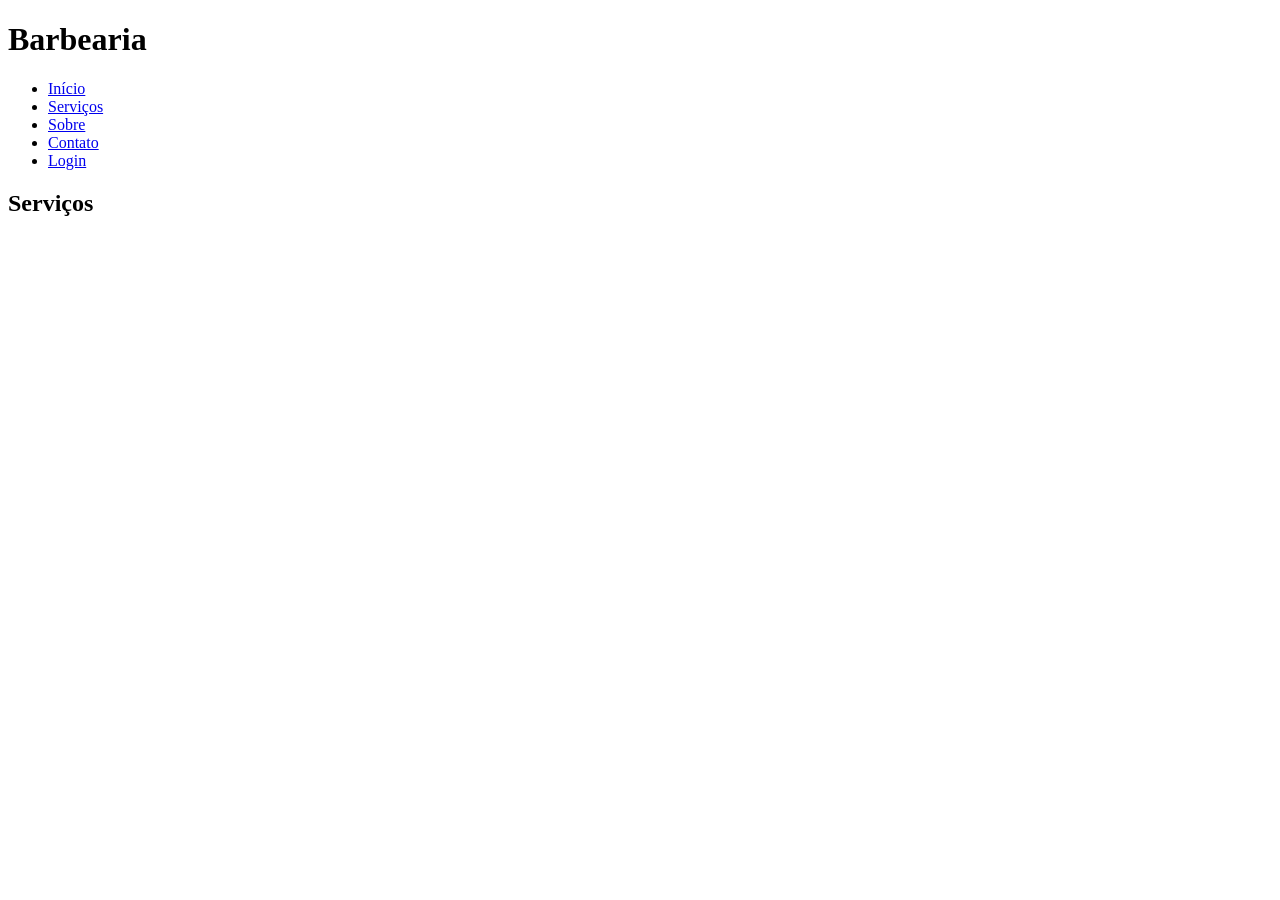
==== sistema/src/main/resources/static/index.html @ bce60e31 "front teste" ====
<!DOCTYPE html>
<html lang="pt-br">
<head>
    <meta charset="UTF-8">
    <meta name="viewport" content="width=device-width, initial-scale=1.0">
    <title>Barbearia</title>
</head>
<body>
    <main>
        <h1>Barbearia</h1>
        <header>
            <nav>
                <ul>
                    <li>
                        <a href="#">Início</a>
                    </li>
                    <li>
                        <a href="#">Serviços</a>
                    </li>
                    <li>
                        <a href="#">Sobre</a>
                    </li>
                    <li>
                        <a href="#">Contato</a>
                    </li>
                    <li>
                        <a href="#">Login</a>
                    </li>
                  
                </ul>
            </nav>
        </header>
        <section>
            <h2>Serviços</h2>
        </section>
        <footer>

        </footer>









    </main>
</body>
</html>
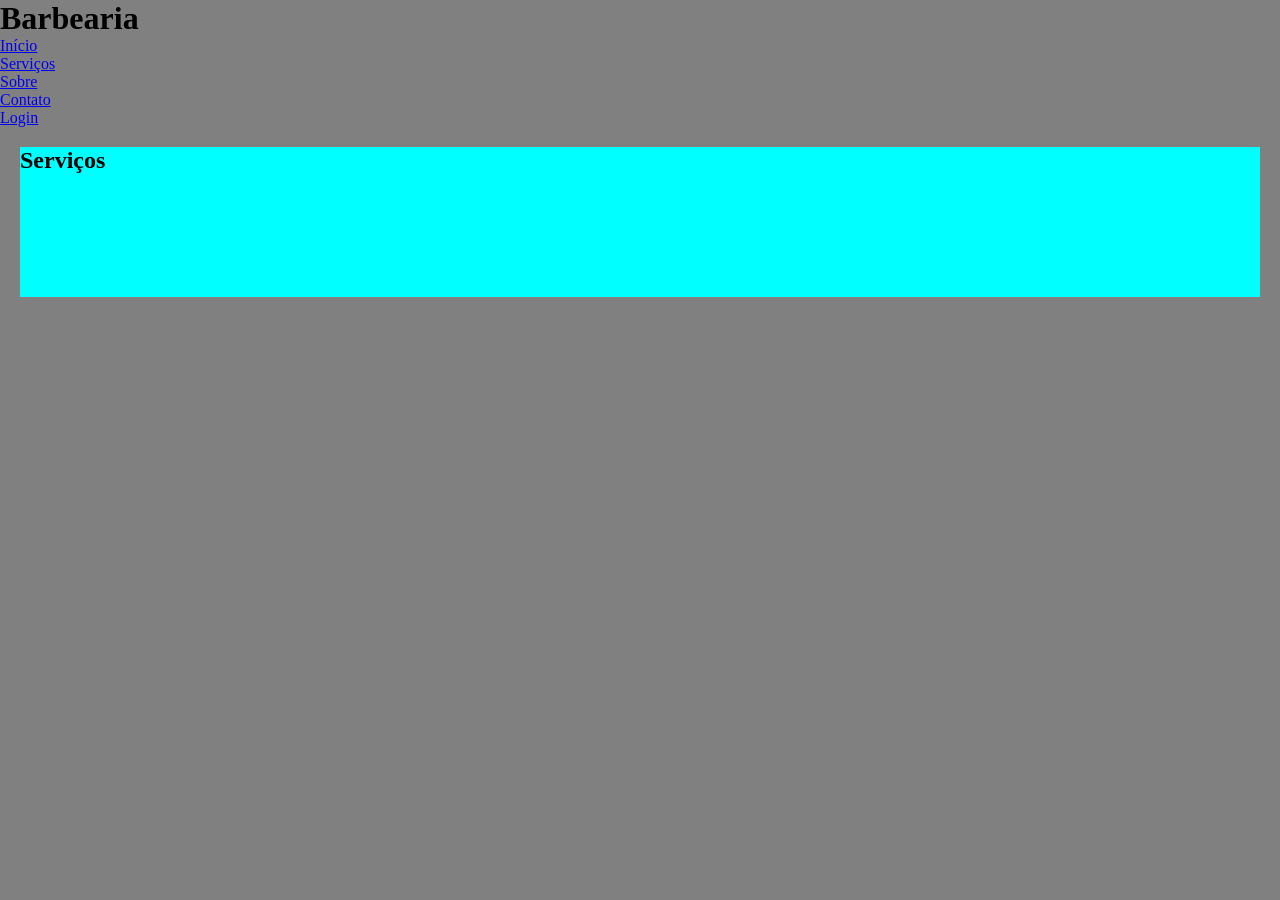
==== commit 3102d24c: "implementation admin panel crud" ====
--- a/sistema/src/main/resources/static/index.html
+++ b/sistema/src/main/resources/static/index.html
@@ -3,6 +3,7 @@
 <head>
     <meta charset="UTF-8">
     <meta name="viewport" content="width=device-width, initial-scale=1.0">
+    <link rel="stylesheet" href="style.css">
     <title>Barbearia</title>
 </head>
 <body>
@@ -26,7 +27,7 @@
                     <li>
                         <a href="#">Login</a>
                     </li>
-                  
+
                 </ul>
             </nav>
         </header>
--- a/sistema/src/main/resources/static/style.css
+++ b/sistema/src/main/resources/static/style.css
@@ -0,0 +1,13 @@
+*{
+  padding: 0;
+  margin: 0;
+  box-sizing: border-box;
+}
+body{
+  background-color: grey;
+}
+section{
+  background-color: aqua;
+  margin: 20px;
+  min-height: 150px;
+}
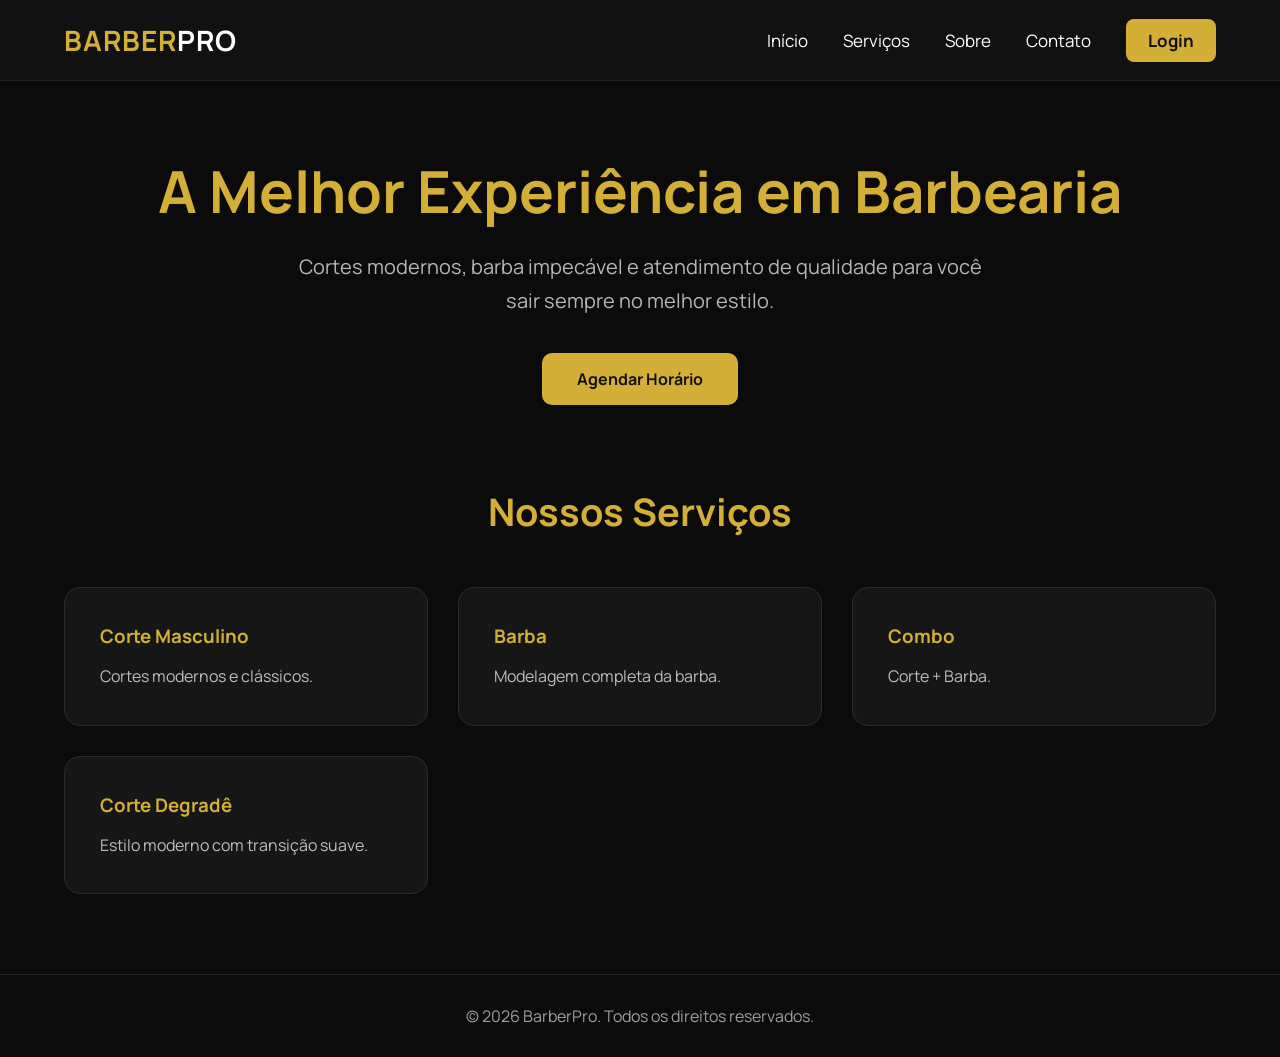
==== commit f3a81c89: "ideia frontend" ====
--- a/sistema/src/main/resources/static/index.html
+++ b/sistema/src/main/resources/static/index.html
@@ -1,51 +1,111 @@
-<!DOCTYPE html>
-<html lang="pt-br">
+﻿<!DOCTYPE html>
+<html lang="pt-BR">
+
 <head>
     <meta charset="UTF-8">
     <meta name="viewport" content="width=device-width, initial-scale=1.0">
-    <link rel="stylesheet" href="style.css">
-    <title>Barbearia</title>
+    <title>BarberPro</title>
+
+    <link rel="stylesheet" href="css/style.css">
+
+    <link rel="preconnect" href="https://fonts.googleapis.com">
+    <link rel="preconnect" href="https://fonts.gstatic.com" crossorigin>
+
+    <link href="https://fonts.googleapis.com/css2?family=Manrope:wght@300;400;500;600;700&display=swap"
+        rel="stylesheet">
 </head>
+
 <body>
-    <main>
-        <h1>Barbearia</h1>
-        <header>
+
+    <header>
+
+        <div class="container">
+
+            <div class="logo">
+                <span class="gold">BARBER</span><span>PRO</span>
+            </div>
+
             <nav>
+
                 <ul>
-                    <li>
-                        <a href="#">Início</a>
-                    </li>
-                    <li>
-                        <a href="#">Serviços</a>
-                    </li>
-                    <li>
-                        <a href="#">Sobre</a>
-                    </li>
-                    <li>
-                        <a href="#">Contato</a>
-                    </li>
-                    <li>
-                        <a href="#">Login</a>
-                    </li>
+
+                    <li><a href="index.html">Início</a></li>
+
+                    <li><a href="#">Serviços</a></li>
+
+                    <li><a href="#">Sobre</a></li>
+
+                    <li><a href="#">Contato</a></li>
+
+                    <li><a class="btn-login" href="login.html">Login</a></li>
 
                 </ul>
+
             </nav>
-        </header>
-        <section>
-            <h2>Serviços</h2>
+
+        </div>
+
+    </header>
+
+    <main>
+
+        <section class="hero">
+
+            <div class="hero-content">
+
+                <h1>A Melhor Experiência em Barbearia</h1>
+
+                <p>
+                    Cortes modernos, barba impecável e atendimento de qualidade
+                    para você sair sempre no melhor estilo.
+                </p>
+
+                <a href="#" class="btn-principal">
+                    Agendar Horário
+                </a>
+
+            </div>
+
         </section>
-        <footer>
 
-        </footer>
+        <section class="servicos">
 
+            <h2>Nossos Serviços</h2>
 
+            <div class="cards">
 
+                <div class="card">
+                    <h3>Corte Masculino</h3>
+                    <p>Cortes modernos e clássicos.</p>
+                </div>
 
+                <div class="card">
+                    <h3>Barba</h3>
+                    <p>Modelagem completa da barba.</p>
+                </div>
 
+                <div class="card">
+                    <h3>Combo</h3>
+                    <p>Corte + Barba.</p>
+                </div>
 
+                 <div class="card">
+                    <h3>Corte Degradê</h3>
+                    <p>Estilo moderno com transição suave.</p>
+                </div>
 
+            </div>
 
+        </section>
 
     </main>
+
+    <footer>
+
+        <p>© 2026 BarberPro. Todos os direitos reservados.</p>
+
+    </footer>
+
 </body>
-</html>
+
+</html>
--- a/sistema/src/main/resources/static/css/style.css
+++ b/sistema/src/main/resources/static/css/style.css
@@ -0,0 +1,470 @@
+*{
+    margin:0;
+    padding:0;
+    box-sizing:border-box;
+}
+
+body{
+
+    font-family:"Manrope",sans-serif;
+
+    background:#0B0B0B;
+
+    color:#FFFFFF;
+
+}
+
+/* HEADER */
+
+header{
+
+    background:#111111;
+
+    border-bottom:1px solid #242424;
+
+}
+
+.container{
+
+    width:90%;
+
+    max-width:1400px;
+
+    margin:auto;
+
+    height:80px;
+
+    display:flex;
+
+    justify-content:space-between;
+
+    align-items:center;
+
+}
+
+.logo{
+
+    font-size:28px;
+
+    font-weight:700;
+
+    letter-spacing:1px;
+
+}
+
+.gold{
+
+    color:#D4AF37;
+
+}
+
+nav ul{
+
+    display:flex;
+
+    list-style:none;
+
+    gap:35px;
+
+}
+
+nav a{
+
+    color:#FFFFFF;
+
+    text-decoration:none;
+
+    font-size:17px;
+
+    transition:.3s;
+
+}
+
+nav a:hover{
+
+    color:#D4AF37;
+
+}
+
+.btn-login{
+
+    background:#D4AF37;
+
+    color:#111111;
+
+    padding:10px 22px;
+
+    border-radius:8px;
+
+    font-weight:700;
+
+}
+
+.btn-login:hover{
+
+    background:#E7C45B;
+
+    color:#111111;
+
+}
+
+/* HERO */
+
+.hero{
+
+    width:90%;
+
+    max-width:1400px;
+
+    margin:70px auto;
+
+    text-align:center;
+
+}
+
+.hero h1{
+
+    font-size:58px;
+
+    color:#D4AF37;
+
+    margin-bottom:20px;
+
+}
+
+.hero p{
+
+    color:#B7B7B7;
+
+    max-width:700px;
+
+    margin:auto;
+
+    font-size:20px;
+
+    line-height:1.7;
+
+}
+
+.btn-principal{
+
+    display:inline-block;
+
+    margin-top:35px;
+
+    background:#D4AF37;
+
+    color:#111111;
+
+    text-decoration:none;
+
+    padding:15px 35px;
+
+    border-radius:10px;
+
+    font-weight:700;
+
+    transition:.3s;
+
+}
+
+.btn-principal:hover{
+
+    background:#E7C45B;
+
+}
+
+/* SERVIÇOS */
+
+.servicos{
+
+    width:90%;
+
+    max-width:1400px;
+
+    margin:80px auto;
+
+}
+
+.servicos h2{
+
+    text-align:center;
+
+    color:#D4AF37;
+
+    font-size:38px;
+
+    margin-bottom:50px;
+
+}
+
+.cards{
+
+    display:grid;
+
+    grid-template-columns:repeat(auto-fit,minmax(300px,1fr));
+
+    gap:30px;
+
+}
+
+.card{
+
+    background:#161616;
+
+    border:1px solid #2B2B2B;
+
+    border-radius:16px;
+
+    padding:35px;
+
+    transition:.3s;
+
+}
+
+.card:hover{
+
+    border-color:#D4AF37;
+
+    transform:translateY(-6px);
+
+}
+
+.card h3{
+
+    color:#D4AF37;
+
+    margin-bottom:15px;
+
+}
+
+.card p{
+
+    color:#BDBDBD;
+
+    line-height:1.6;
+
+}
+
+/* FOOTER */
+
+footer{
+
+    margin-top:80px;
+
+    padding:30px;
+
+    border-top:1px solid #242424;
+
+    text-align:center;
+
+    color:#9E9E9E;
+
+}
+
+/* RESPONSIVO */
+
+@media(max-width:768px){
+
+    .container{
+
+        flex-direction:column;
+
+        height:auto;
+
+        padding:20px 0;
+
+        gap:20px;
+
+    }
+
+    nav ul{
+
+        flex-direction:column;
+
+        align-items:center;
+
+    }
+
+    .hero h1{
+
+        font-size:40px;
+
+    }
+
+    .hero p{
+
+        font-size:18px;
+
+    }
+
+}
+
+/* ===========================
+   LOGIN
+=========================== */
+
+.login-page{
+
+    min-height:100vh;
+
+    display:flex;
+
+    justify-content:center;
+
+    align-items:center;
+
+    padding:30px;
+
+}
+
+.login-card{
+
+    width:100%;
+    max-width:430px;
+
+    background:#161616;
+
+    border:1px solid #2B2B2B;
+
+    border-radius:18px;
+
+    padding:40px;
+
+    box-shadow:0 20px 45px rgba(0,0,0,.4);
+
+}
+
+.logo-login{
+
+    text-align:center;
+
+    font-size:34px;
+
+    font-weight:700;
+
+    margin-bottom:25px;
+
+}
+
+.login-card h1{
+
+    text-align:center;
+
+    color:#FFFFFF;
+
+    margin-bottom:10px;
+
+}
+
+.login-card p{
+
+    text-align:center;
+
+    color:#9A9A9A;
+
+    margin-bottom:30px;
+
+}
+
+.login-card form{
+
+    display:flex;
+
+    flex-direction:column;
+
+}
+
+.login-card label{
+
+    color:#D4D4D4;
+
+    margin-bottom:8px;
+
+    margin-top:18px;
+
+    font-weight:600;
+
+}
+
+.login-card input{
+
+    background:#0F0F0F;
+
+    border:1px solid #333;
+
+    color:#FFF;
+
+    padding:14px;
+
+    border-radius:10px;
+
+    transition:.3s;
+
+}
+
+.login-card input:focus{
+
+    outline:none;
+
+    border-color:#D4AF37;
+
+    box-shadow:0 0 0 3px rgba(212,175,55,.15);
+
+}
+
+.login-card button{
+
+    margin-top:30px;
+
+    background:#D4AF37;
+
+    color:#111;
+
+    border:none;
+
+    padding:15px;
+
+    border-radius:10px;
+
+    font-size:16px;
+
+    font-weight:700;
+
+    cursor:pointer;
+
+    transition:.3s;
+
+}
+
+.login-card button:hover{
+
+    background:#E7C45B;
+
+}
+
+.login-links{
+
+    margin-top:25px;
+
+    display:flex;
+
+    justify-content:space-between;
+
+}
+
+.login-links a{
+
+    color:#D4AF37;
+
+    text-decoration:none;
+
+    font-size:14px;
+
+}
+
+.login-links a:hover{
+
+    text-decoration:underline;
+
+}
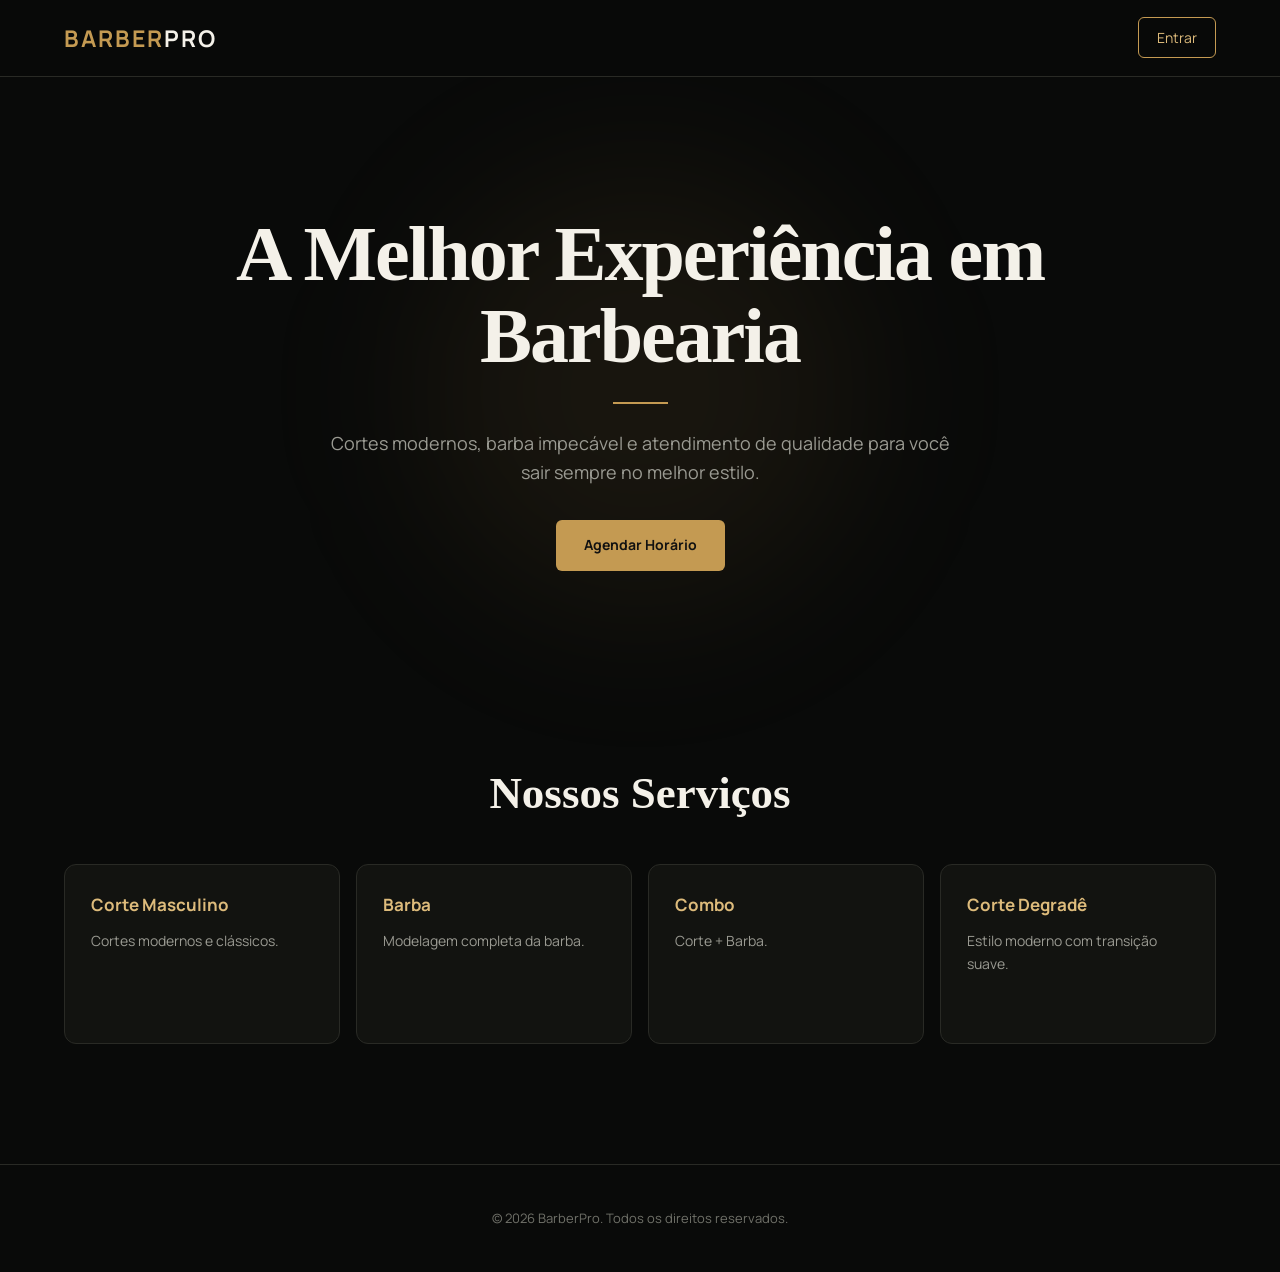
==== commit e02809d1: "frontend and backend" ====
--- a/sistema/src/main/resources/static/index.html
+++ b/sistema/src/main/resources/static/index.html
@@ -29,15 +29,9 @@
 
                 <ul>
 
-                    <li><a href="index.html">Início</a></li>
+                    
 
-                    <li><a href="#">Serviços</a></li>
-
-                    <li><a href="#">Sobre</a></li>
-
-                    <li><a href="#">Contato</a></li>
-
-                    <li><a class="btn-login" href="login.html">Login</a></li>
+                    <li><a class="btn-login" href="login.html">Entrar</a></li>
 
                 </ul>
 
@@ -60,7 +54,7 @@
                     para você sair sempre no melhor estilo.
                 </p>
 
-                <a href="#" class="btn-principal">
+                <a href="paineladmin.html" class="btn-principal">
                     Agendar Horário
                 </a>
 
@@ -68,7 +62,7 @@
 
         </section>
 
-        <section class="servicos">
+        <section class="servicos" id="servicos">
 
             <h2>Nossos Serviços</h2>
 
@@ -108,4 +102,4 @@
 
 </body>
 
-</html>+</html>
--- a/sistema/src/main/resources/static/css/style.css
+++ b/sistema/src/main/resources/static/css/style.css
@@ -1,470 +1,3 @@
-*{
-    margin:0;
-    padding:0;
-    box-sizing:border-box;
-}
-
-body{
-
-    font-family:"Manrope",sans-serif;
-
-    background:#0B0B0B;
-
-    color:#FFFFFF;
-
-}
-
-/* HEADER */
-
-header{
-
-    background:#111111;
-
-    border-bottom:1px solid #242424;
-
-}
-
-.container{
-
-    width:90%;
-
-    max-width:1400px;
-
-    margin:auto;
-
-    height:80px;
-
-    display:flex;
-
-    justify-content:space-between;
-
-    align-items:center;
-
-}
-
-.logo{
-
-    font-size:28px;
-
-    font-weight:700;
-
-    letter-spacing:1px;
-
-}
-
-.gold{
-
-    color:#D4AF37;
-
-}
-
-nav ul{
-
-    display:flex;
-
-    list-style:none;
-
-    gap:35px;
-
-}
-
-nav a{
-
-    color:#FFFFFF;
-
-    text-decoration:none;
-
-    font-size:17px;
-
-    transition:.3s;
-
-}
-
-nav a:hover{
-
-    color:#D4AF37;
-
-}
-
-.btn-login{
-
-    background:#D4AF37;
-
-    color:#111111;
-
-    padding:10px 22px;
-
-    border-radius:8px;
-
-    font-weight:700;
-
-}
-
-.btn-login:hover{
-
-    background:#E7C45B;
-
-    color:#111111;
-
-}
-
-/* HERO */
-
-.hero{
-
-    width:90%;
-
-    max-width:1400px;
-
-    margin:70px auto;
-
-    text-align:center;
-
-}
-
-.hero h1{
-
-    font-size:58px;
-
-    color:#D4AF37;
-
-    margin-bottom:20px;
-
-}
-
-.hero p{
-
-    color:#B7B7B7;
-
-    max-width:700px;
-
-    margin:auto;
-
-    font-size:20px;
-
-    line-height:1.7;
-
-}
-
-.btn-principal{
-
-    display:inline-block;
-
-    margin-top:35px;
-
-    background:#D4AF37;
-
-    color:#111111;
-
-    text-decoration:none;
-
-    padding:15px 35px;
-
-    border-radius:10px;
-
-    font-weight:700;
-
-    transition:.3s;
-
-}
-
-.btn-principal:hover{
-
-    background:#E7C45B;
-
-}
-
-/* SERVIÇOS */
-
-.servicos{
-
-    width:90%;
-
-    max-width:1400px;
-
-    margin:80px auto;
-
-}
-
-.servicos h2{
-
-    text-align:center;
-
-    color:#D4AF37;
-
-    font-size:38px;
-
-    margin-bottom:50px;
-
-}
-
-.cards{
-
-    display:grid;
-
-    grid-template-columns:repeat(auto-fit,minmax(300px,1fr));
-
-    gap:30px;
-
-}
-
-.card{
-
-    background:#161616;
-
-    border:1px solid #2B2B2B;
-
-    border-radius:16px;
-
-    padding:35px;
-
-    transition:.3s;
-
-}
-
-.card:hover{
-
-    border-color:#D4AF37;
-
-    transform:translateY(-6px);
-
-}
-
-.card h3{
-
-    color:#D4AF37;
-
-    margin-bottom:15px;
-
-}
-
-.card p{
-
-    color:#BDBDBD;
-
-    line-height:1.6;
-
-}
-
-/* FOOTER */
-
-footer{
-
-    margin-top:80px;
-
-    padding:30px;
-
-    border-top:1px solid #242424;
-
-    text-align:center;
-
-    color:#9E9E9E;
-
-}
-
-/* RESPONSIVO */
-
-@media(max-width:768px){
-
-    .container{
-
-        flex-direction:column;
-
-        height:auto;
-
-        padding:20px 0;
-
-        gap:20px;
-
-    }
-
-    nav ul{
-
-        flex-direction:column;
-
-        align-items:center;
-
-    }
-
-    .hero h1{
-
-        font-size:40px;
-
-    }
-
-    .hero p{
-
-        font-size:18px;
-
-    }
-
-}
-
-/* ===========================
-   LOGIN
-=========================== */
-
-.login-page{
-
-    min-height:100vh;
-
-    display:flex;
-
-    justify-content:center;
-
-    align-items:center;
-
-    padding:30px;
-
-}
-
-.login-card{
-
-    width:100%;
-    max-width:430px;
-
-    background:#161616;
-
-    border:1px solid #2B2B2B;
-
-    border-radius:18px;
-
-    padding:40px;
-
-    box-shadow:0 20px 45px rgba(0,0,0,.4);
-
-}
-
-.logo-login{
-
-    text-align:center;
-
-    font-size:34px;
-
-    font-weight:700;
-
-    margin-bottom:25px;
-
-}
-
-.login-card h1{
-
-    text-align:center;
-
-    color:#FFFFFF;
-
-    margin-bottom:10px;
-
-}
-
-.login-card p{
-
-    text-align:center;
-
-    color:#9A9A9A;
-
-    margin-bottom:30px;
-
-}
-
-.login-card form{
-
-    display:flex;
-
-    flex-direction:column;
-
-}
-
-.login-card label{
-
-    color:#D4D4D4;
-
-    margin-bottom:8px;
-
-    margin-top:18px;
-
-    font-weight:600;
-
-}
-
-.login-card input{
-
-    background:#0F0F0F;
-
-    border:1px solid #333;
-
-    color:#FFF;
-
-    padding:14px;
-
-    border-radius:10px;
-
-    transition:.3s;
-
-}
-
-.login-card input:focus{
-
-    outline:none;
-
-    border-color:#D4AF37;
-
-    box-shadow:0 0 0 3px rgba(212,175,55,.15);
-
-}
-
-.login-card button{
-
-    margin-top:30px;
-
-    background:#D4AF37;
-
-    color:#111;
-
-    border:none;
-
-    padding:15px;
-
-    border-radius:10px;
-
-    font-size:16px;
-
-    font-weight:700;
-
-    cursor:pointer;
-
-    transition:.3s;
-
-}
-
-.login-card button:hover{
-
-    background:#E7C45B;
-
-}
-
-.login-links{
-
-    margin-top:25px;
-
-    display:flex;
-
-    justify-content:space-between;
-
-}
-
-.login-links a{
-
-    color:#D4AF37;
-
-    text-decoration:none;
-
-    font-size:14px;
-
-}
-
-.login-links a:hover{
-
-    text-decoration:underline;
-
-}+:root{--black:#090a09;--panel:#121310;--panel-2:#181916;--gold:#c49a52;--gold-light:#ddbb7b;--text:#f4f1e9;--muted:#9a9a92;--line:#292a25;--danger:#e26d62;--radius:12px}*{box-sizing:border-box}html{scroll-behavior:smooth}body{margin:0;background:var(--black);color:var(--text);font-family:Manrope,Arial,sans-serif;line-height:1.6}a{color:inherit}header{position:sticky;top:0;z-index:20;background:rgba(9,10,9,.92);border-bottom:1px solid var(--line);backdrop-filter:blur(12px)}.container{width:min(1160px,90%);height:76px;margin:auto;display:flex;align-items:center;justify-content:space-between}.logo,.logo-login{font-size:23px;font-weight:700;letter-spacing:2px;text-decoration:none}.gold{color:var(--gold)}nav ul{display:flex;align-items:center;gap:30px;margin:0;padding:0;list-style:none}nav a{text-decoration:none;color:#c7c6bf;font-size:14px;transition:.2s}nav a:hover{color:var(--gold-light)}.btn-login{padding:10px 18px;border:1px solid var(--gold);border-radius:6px;color:var(--gold-light)}.btn-login:hover{background:var(--gold);color:#111}.hero{min-height:630px;width:min(1160px,90%);margin:auto;display:grid;place-items:center;text-align:center;position:relative}.hero:before{content:"";position:absolute;width:440px;height:440px;border-radius:50%;background:rgba(196,154,82,.08);filter:blur(80px)}.hero-content{position:relative;max-width:820px}.hero h1{font-family:Georgia,serif;font-size:clamp(44px,7vw,78px);line-height:1.05;margin:0 0 25px;letter-spacing:-2px}.hero h1::after{content:"";display:block;width:55px;height:2px;background:var(--gold);margin:25px auto}.hero p{max-width:650px;margin:auto;color:var(--muted);font-size:18px}.btn-principal{display:inline-block;margin-top:34px;padding:14px 28px;border-radius:6px;background:var(--gold);color:#111;text-decoration:none;font-weight:700;font-size:14px;transition:.2s}.btn-principal:hover{background:var(--gold-light);transform:translateY(-2px)}.servicos{width:min(1160px,90%);margin:60px auto 120px}.servicos h2{text-align:center;font:700 clamp(32px,4vw,45px) Georgia,serif;margin:0 0 45px}.cards{display:grid;grid-template-columns:repeat(4,1fr);gap:16px}.card{min-height:180px;padding:26px;background:var(--panel);border:1px solid var(--line);border-radius:var(--radius);transition:.2s}.card:hover{border-color:#725b34;transform:translateY(-4px)}.card h3{margin:0 0 12px;color:var(--gold-light);font-size:17px}.card p{margin:0;color:var(--muted);font-size:14px}footer{padding:30px 5%;border-top:1px solid var(--line);text-align:center;color:#707169;font-size:13px}
+.login-page{min-height:100vh;display:grid;place-items:center;padding:30px;background:radial-gradient(circle at 50% 10%,#222016 0,transparent 40%)}.login-card{width:min(430px,100%);padding:38px;background:var(--panel);border:1px solid var(--line);border-radius:14px;box-shadow:0 24px 70px #0008}.logo-login{display:block;text-align:center;margin-bottom:28px}.auth-tabs{display:grid;grid-template-columns:1fr 1fr;padding:4px;background:#090a09;border:1px solid var(--line);border-radius:8px;margin-bottom:28px}.auth-tabs button{margin:0;padding:9px;border:0;border-radius:5px;background:transparent;color:#777;font:600 13px inherit;cursor:pointer}.auth-tabs button.active{background:#25241e;color:var(--gold-light)}.login-card h1{text-align:center;font:700 27px Georgia,serif;margin:0 0 7px}.login-card p{text-align:center;color:var(--muted);font-size:13px;margin:0 0 20px}.login-card form{display:flex;flex-direction:column}.login-card label{font-size:11px;font-weight:700;margin:13px 0 6px;color:#d0cec7}.login-card input{width:100%;padding:12px 13px;border:1px solid #34352f;border-radius:7px;background:#0b0c0a;color:#fff;font:14px inherit;outline:0}.login-card input:focus{border-color:var(--gold);box-shadow:0 0 0 3px rgba(196,154,82,.12)}.login-card form button{margin-top:23px;padding:13px;border:0;border-radius:7px;background:var(--gold);color:#111;font-weight:700;cursor:pointer}.login-card form button:hover{background:var(--gold-light)}.login-links{margin-top:22px;text-align:center}.login-links a{font-size:12px;color:var(--gold);text-decoration:none}.auth-message{margin:15px 0 0!important;color:var(--gold-light)!important}.auth-message.error{color:var(--danger)!important}[hidden]{display:none!important}
+@media(max-width:900px){.cards{grid-template-columns:1fr 1fr}}@media(max-width:680px){.container{height:auto;min-height:68px;flex-wrap:wrap;padding:17px 0}.logo{font-size:20px}nav{width:100%;overflow-x:auto;margin-top:13px}nav ul{gap:20px;padding-bottom:2px}nav a{white-space:nowrap}.hero{min-height:520px}.hero h1{font-size:44px}.hero p{font-size:16px}.cards{grid-template-columns:1fr}.servicos{margin-bottom:70px}.login-card{padding:28px 22px}}
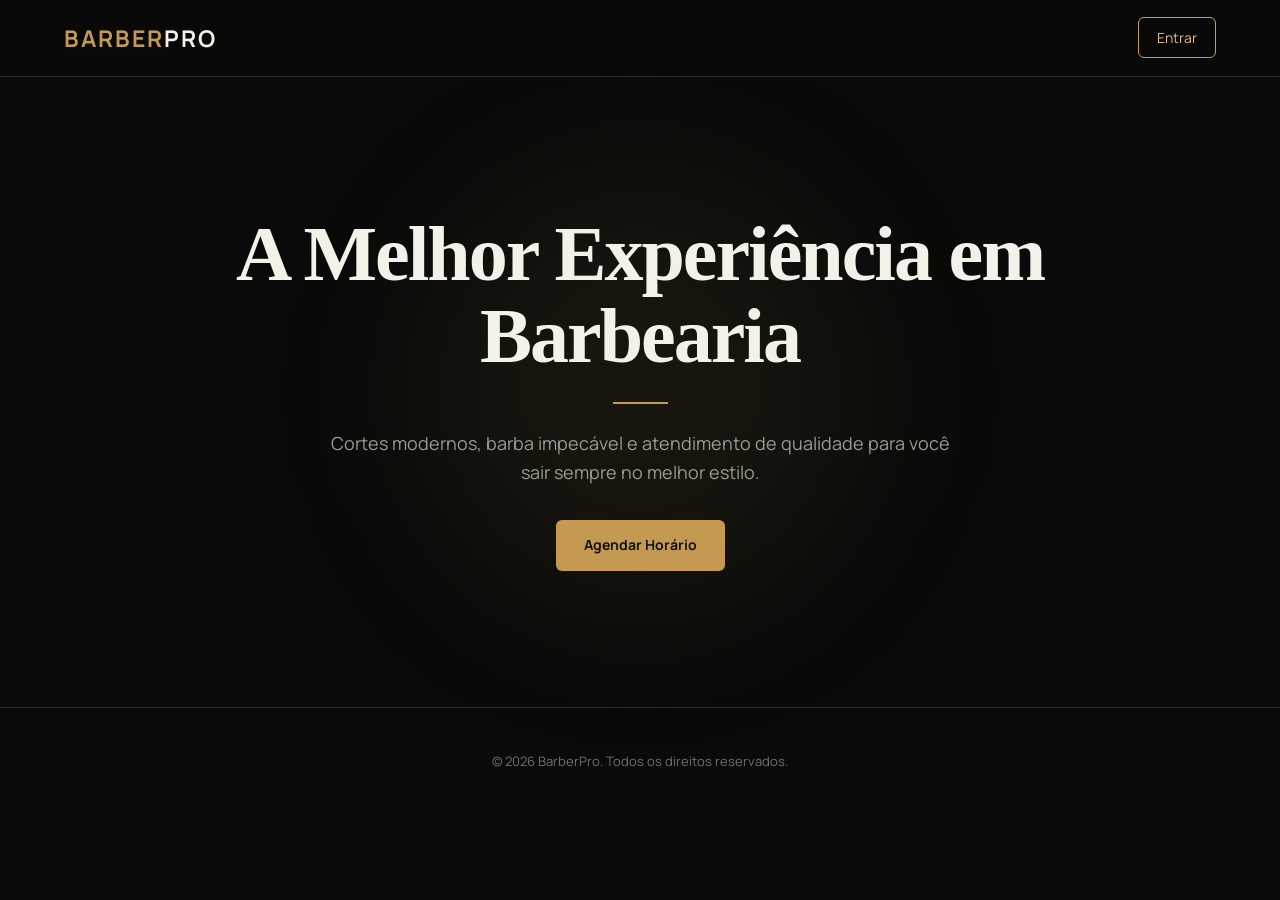
==== commit 249b8169: "Merge pull request #13 from omendesx/develop removing owr services" ====
--- a/sistema/src/main/resources/static/index.html
+++ b/sistema/src/main/resources/static/index.html
@@ -62,36 +62,7 @@
 
         </section>
 
-        <section class="servicos" id="servicos">
-
-            <h2>Nossos Serviços</h2>
-
-            <div class="cards">
-
-                <div class="card">
-                    <h3>Corte Masculino</h3>
-                    <p>Cortes modernos e clássicos.</p>
-                </div>
-
-                <div class="card">
-                    <h3>Barba</h3>
-                    <p>Modelagem completa da barba.</p>
-                </div>
-
-                <div class="card">
-                    <h3>Combo</h3>
-                    <p>Corte + Barba.</p>
-                </div>
-
-                 <div class="card">
-                    <h3>Corte Degradê</h3>
-                    <p>Estilo moderno com transição suave.</p>
-                </div>
-
-            </div>
-
-        </section>
-
+      
     </main>
 
     <footer>
